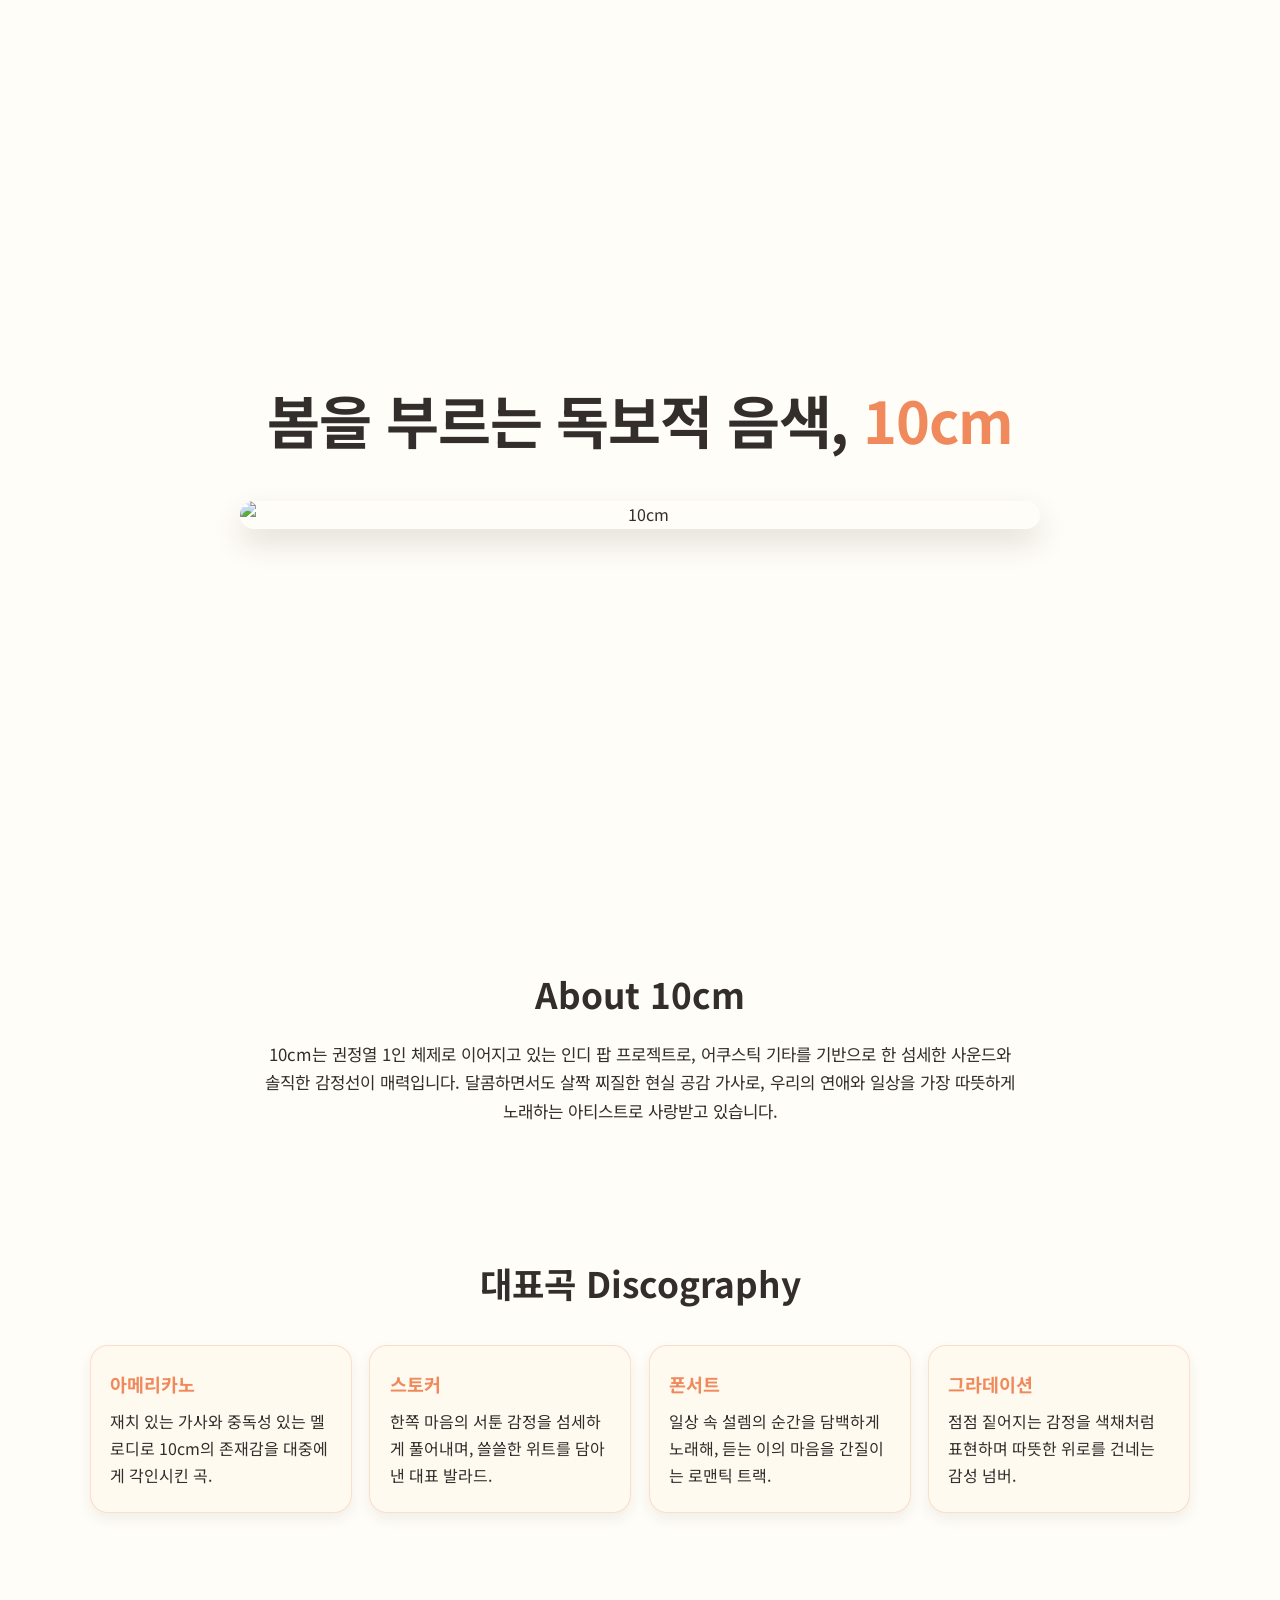
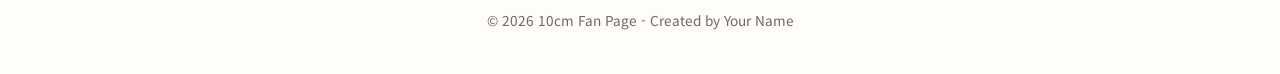
==== index.html @ 2f70ae08 "Create responsive single-file 10cm landing page" ====
<!doctype html>
<html lang="ko">
  <head>
    <meta charset="UTF-8" />
    <meta name="viewport" content="width=device-width, initial-scale=1.0" />
    <title>10cm Fan Landing Page</title>
    <style>
      @import url('https://fonts.googleapis.com/css2?family=Noto+Sans+KR:wght@300;400;500;700&display=swap');

      :root {
        --bg: #fffdf7;
        --text: #332e2b;
        --accent: #f08a5d;
        --card-bg: #fffaf0;
      }

      * {
        box-sizing: border-box;
        margin: 0;
        padding: 0;
      }

      body {
        font-family: 'Noto Sans KR', sans-serif;
        background: var(--bg);
        color: var(--text);
        line-height: 1.7;
      }

      .container {
        width: min(1100px, 92%);
        margin: 0 auto;
      }

      section {
        padding: 4rem 0;
      }

      .hero {
        min-height: 100vh;
        display: flex;
        align-items: center;
        justify-content: center;
        text-align: center;
      }

      .hero-content {
        display: flex;
        flex-direction: column;
        align-items: center;
        gap: 2rem;
      }

      .hero h1 {
        font-size: clamp(2rem, 5vw, 3.6rem);
        font-weight: 700;
        letter-spacing: -0.02em;
      }

      .hero h1 .accent {
        color: var(--accent);
      }

      .hero img {
        width: min(800px, 100%);
        border-radius: 24px;
        box-shadow: 0 14px 30px rgba(51, 46, 43, 0.14);
        display: block;
      }

      .about {
        text-align: center;
      }

      .about h2,
      .discography h2 {
        font-size: clamp(1.6rem, 3vw, 2.2rem);
        margin-bottom: 1rem;
      }

      .about p {
        max-width: 760px;
        margin: 0 auto;
        font-size: 1.05rem;
      }

      .discography {
        text-align: center;
      }

      .cards {
        margin-top: 2rem;
        display: grid;
        grid-template-columns: repeat(4, minmax(0, 1fr));
        gap: 1.1rem;
      }

      .card {
        background: var(--card-bg);
        border: 1px solid rgba(240, 138, 93, 0.25);
        border-radius: 18px;
        padding: 1.4rem 1.2rem;
        text-align: left;
        box-shadow: 0 6px 14px rgba(51, 46, 43, 0.07);
        transition: transform 0.28s ease, box-shadow 0.28s ease;
      }

      .card:hover {
        transform: translateY(-8px);
        box-shadow: 0 16px 28px rgba(51, 46, 43, 0.14);
      }

      .card h3 {
        color: var(--accent);
        margin-bottom: 0.5rem;
        font-size: 1.15rem;
      }

      footer {
        padding: 2rem 1rem 2.6rem;
        text-align: center;
        font-size: 0.85rem;
        color: rgba(51, 46, 43, 0.72);
      }

      @media (max-width: 900px) {
        .cards {
          grid-template-columns: repeat(2, minmax(0, 1fr));
        }
      }

      @media (max-width: 640px) {
        section {
          padding: 3.2rem 0;
        }

        .cards {
          grid-template-columns: 1fr;
        }
      }
    </style>
  </head>
  <body>
    <header class="hero">
      <div class="container hero-content">
        <h1>봄을 부르는 독보적 음색, <span class="accent">10cm</span></h1>
        <img
          src="https://via.placeholder.com/800x500/F08A5D/FFFFFF?text=10cm+Main+Photo"
          alt="10cm"
        />
      </div>
    </header>

    <main>
      <section class="about">
        <div class="container">
          <h2>About 10cm</h2>
          <p>
            10cm는 권정열 1인 체제로 이어지고 있는 인디 팝 프로젝트로, 어쿠스틱 기타를
            기반으로 한 섬세한 사운드와 솔직한 감정선이 매력입니다. 달콤하면서도 살짝 찌질한
            현실 공감 가사로, 우리의 연애와 일상을 가장 따뜻하게 노래하는 아티스트로 사랑받고
            있습니다.
          </p>
        </div>
      </section>

      <section class="discography">
        <div class="container">
          <h2>대표곡 Discography</h2>
          <div class="cards">
            <article class="card">
              <h3>아메리카노</h3>
              <p>재치 있는 가사와 중독성 있는 멜로디로 10cm의 존재감을 대중에게 각인시킨 곡.</p>
            </article>
            <article class="card">
              <h3>스토커</h3>
              <p>한쪽 마음의 서툰 감정을 섬세하게 풀어내며, 쓸쓸한 위트를 담아낸 대표 발라드.</p>
            </article>
            <article class="card">
              <h3>폰서트</h3>
              <p>일상 속 설렘의 순간을 담백하게 노래해, 듣는 이의 마음을 간질이는 로맨틱 트랙.</p>
            </article>
            <article class="card">
              <h3>그라데이션</h3>
              <p>점점 짙어지는 감정을 색채처럼 표현하며 따뜻한 위로를 건네는 감성 넘버.</p>
            </article>
          </div>
        </div>
      </section>
    </main>

    <footer>© 2026 10cm Fan Page - Created by Your Name</footer>
  </body>
</html>
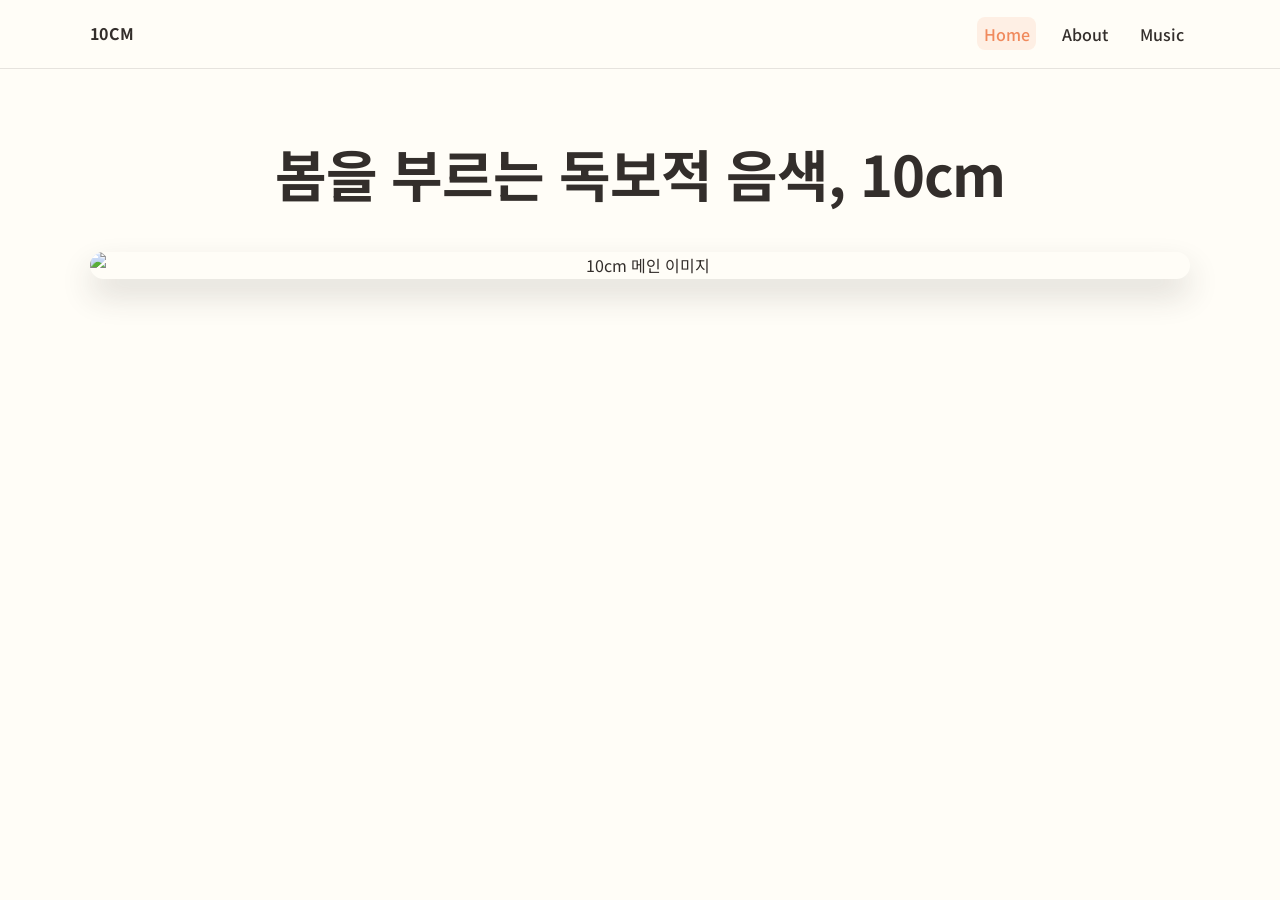
==== commit 4547dc88: "Create responsive multi-page 10cm website" ====
--- a/index.html
+++ b/index.html
@@ -3,192 +3,31 @@
   <head>
     <meta charset="UTF-8" />
     <meta name="viewport" content="width=device-width, initial-scale=1.0" />
-    <title>10cm Fan Landing Page</title>
-    <style>
-      @import url('https://fonts.googleapis.com/css2?family=Noto+Sans+KR:wght@300;400;500;700&display=swap');
-
-      :root {
-        --bg: #fffdf7;
-        --text: #332e2b;
-        --accent: #f08a5d;
-        --card-bg: #fffaf0;
-      }
-
-      * {
-        box-sizing: border-box;
-        margin: 0;
-        padding: 0;
-      }
-
-      body {
-        font-family: 'Noto Sans KR', sans-serif;
-        background: var(--bg);
-        color: var(--text);
-        line-height: 1.7;
-      }
-
-      .container {
-        width: min(1100px, 92%);
-        margin: 0 auto;
-      }
-
-      section {
-        padding: 4rem 0;
-      }
-
-      .hero {
-        min-height: 100vh;
-        display: flex;
-        align-items: center;
-        justify-content: center;
-        text-align: center;
-      }
-
-      .hero-content {
-        display: flex;
-        flex-direction: column;
-        align-items: center;
-        gap: 2rem;
-      }
-
-      .hero h1 {
-        font-size: clamp(2rem, 5vw, 3.6rem);
-        font-weight: 700;
-        letter-spacing: -0.02em;
-      }
-
-      .hero h1 .accent {
-        color: var(--accent);
-      }
-
-      .hero img {
-        width: min(800px, 100%);
-        border-radius: 24px;
-        box-shadow: 0 14px 30px rgba(51, 46, 43, 0.14);
-        display: block;
-      }
-
-      .about {
-        text-align: center;
-      }
-
-      .about h2,
-      .discography h2 {
-        font-size: clamp(1.6rem, 3vw, 2.2rem);
-        margin-bottom: 1rem;
-      }
-
-      .about p {
-        max-width: 760px;
-        margin: 0 auto;
-        font-size: 1.05rem;
-      }
-
-      .discography {
-        text-align: center;
-      }
-
-      .cards {
-        margin-top: 2rem;
-        display: grid;
-        grid-template-columns: repeat(4, minmax(0, 1fr));
-        gap: 1.1rem;
-      }
-
-      .card {
-        background: var(--card-bg);
-        border: 1px solid rgba(240, 138, 93, 0.25);
-        border-radius: 18px;
-        padding: 1.4rem 1.2rem;
-        text-align: left;
-        box-shadow: 0 6px 14px rgba(51, 46, 43, 0.07);
-        transition: transform 0.28s ease, box-shadow 0.28s ease;
-      }
-
-      .card:hover {
-        transform: translateY(-8px);
-        box-shadow: 0 16px 28px rgba(51, 46, 43, 0.14);
-      }
-
-      .card h3 {
-        color: var(--accent);
-        margin-bottom: 0.5rem;
-        font-size: 1.15rem;
-      }
-
-      footer {
-        padding: 2rem 1rem 2.6rem;
-        text-align: center;
-        font-size: 0.85rem;
-        color: rgba(51, 46, 43, 0.72);
-      }
-
-      @media (max-width: 900px) {
-        .cards {
-          grid-template-columns: repeat(2, minmax(0, 1fr));
-        }
-      }
-
-      @media (max-width: 640px) {
-        section {
-          padding: 3.2rem 0;
-        }
-
-        .cards {
-          grid-template-columns: 1fr;
-        }
-      }
-    </style>
+    <title>10cm | Home</title>
+    <link rel="stylesheet" href="style.css" />
   </head>
   <body>
-    <header class="hero">
-      <div class="container hero-content">
-        <h1>봄을 부르는 독보적 음색, <span class="accent">10cm</span></h1>
-        <img
-          src="https://via.placeholder.com/800x500/F08A5D/FFFFFF?text=10cm+Main+Photo"
-          alt="10cm"
-        />
+    <nav class="gnb">
+      <div class="container gnb-inner">
+        <a class="brand" href="index.html">10CM</a>
+        <ul class="menu">
+          <li><a class="active" href="index.html">Home</a></li>
+          <li><a href="about.html">About</a></li>
+          <li><a href="music.html">Music</a></li>
+        </ul>
       </div>
-    </header>
+    </nav>
 
     <main>
-      <section class="about">
-        <div class="container">
-          <h2>About 10cm</h2>
-          <p>
-            10cm는 권정열 1인 체제로 이어지고 있는 인디 팝 프로젝트로, 어쿠스틱 기타를
-            기반으로 한 섬세한 사운드와 솔직한 감정선이 매력입니다. 달콤하면서도 살짝 찌질한
-            현실 공감 가사로, 우리의 연애와 일상을 가장 따뜻하게 노래하는 아티스트로 사랑받고
-            있습니다.
-          </p>
-        </div>
-      </section>
-
-      <section class="discography">
-        <div class="container">
-          <h2>대표곡 Discography</h2>
-          <div class="cards">
-            <article class="card">
-              <h3>아메리카노</h3>
-              <p>재치 있는 가사와 중독성 있는 멜로디로 10cm의 존재감을 대중에게 각인시킨 곡.</p>
-            </article>
-            <article class="card">
-              <h3>스토커</h3>
-              <p>한쪽 마음의 서툰 감정을 섬세하게 풀어내며, 쓸쓸한 위트를 담아낸 대표 발라드.</p>
-            </article>
-            <article class="card">
-              <h3>폰서트</h3>
-              <p>일상 속 설렘의 순간을 담백하게 노래해, 듣는 이의 마음을 간질이는 로맨틱 트랙.</p>
-            </article>
-            <article class="card">
-              <h3>그라데이션</h3>
-              <p>점점 짙어지는 감정을 색채처럼 표현하며 따뜻한 위로를 건네는 감성 넘버.</p>
-            </article>
-          </div>
+      <section class="container hero">
+        <h1>봄을 부르는 독보적 음색, 10cm</h1>
+        <div class="photo">
+          <img
+            src="https://via.placeholder.com/800x500/F08A5D/FFFFFF?text=10cm+Main+Photo"
+            alt="10cm 메인 이미지"
+          />
         </div>
       </section>
     </main>
-
-    <footer>© 2026 10cm Fan Page - Created by Your Name</footer>
   </body>
 </html>
--- a/style.css
+++ b/style.css
@@ -0,0 +1,171 @@
+@import url('https://fonts.googleapis.com/css2?family=Noto+Sans+KR:wght@300;400;500;700&display=swap');
+
+:root {
+  --bg: #fffdf7;
+  --text: #332e2b;
+  --accent: #f08a5d;
+  --surface: #fffaf0;
+  --line: rgba(51, 46, 43, 0.12);
+}
+
+* {
+  box-sizing: border-box;
+  margin: 0;
+  padding: 0;
+}
+
+body {
+  font-family: 'Noto Sans KR', sans-serif;
+  background-color: var(--bg);
+  color: var(--text);
+  line-height: 1.7;
+}
+
+a {
+  color: inherit;
+  text-decoration: none;
+}
+
+img {
+  max-width: 100%;
+  display: block;
+}
+
+.container {
+  width: min(1100px, 92%);
+  margin: 0 auto;
+}
+
+.gnb {
+  position: sticky;
+  top: 0;
+  z-index: 100;
+  background: rgba(255, 253, 247, 0.95);
+  backdrop-filter: blur(8px);
+  border-bottom: 1px solid var(--line);
+}
+
+.gnb-inner {
+  min-height: 68px;
+  display: flex;
+  align-items: center;
+  justify-content: space-between;
+  gap: 1rem;
+}
+
+.brand {
+  font-weight: 700;
+  letter-spacing: 0.03em;
+}
+
+.menu {
+  display: flex;
+  list-style: none;
+  gap: 1.2rem;
+}
+
+.menu a {
+  padding: 0.3rem 0.4rem;
+  border-radius: 8px;
+  font-weight: 500;
+  transition: color 0.25s ease, background-color 0.25s ease;
+}
+
+.menu a:hover {
+  color: var(--accent);
+}
+
+.menu a.active {
+  color: var(--accent);
+  background: rgba(240, 138, 93, 0.12);
+}
+
+main {
+  padding: 3.5rem 0 4.5rem;
+}
+
+.hero {
+  text-align: center;
+  display: grid;
+  gap: 2rem;
+}
+
+.hero h1 {
+  font-size: clamp(2rem, 5vw, 3.5rem);
+  letter-spacing: -0.02em;
+}
+
+.hero .photo {
+  border-radius: 24px;
+  overflow: hidden;
+  box-shadow: 0 16px 32px rgba(51, 46, 43, 0.16);
+}
+
+.page-title {
+  margin-bottom: 1.3rem;
+  font-size: clamp(1.8rem, 4vw, 2.6rem);
+}
+
+.lead {
+  max-width: 760px;
+  font-size: 1.05rem;
+  color: rgba(51, 46, 43, 0.92);
+}
+
+.lead + .lead {
+  margin-top: 1rem;
+}
+
+.music-grid {
+  margin-top: 1.5rem;
+  display: grid;
+  grid-template-columns: repeat(4, minmax(0, 1fr));
+  gap: 1rem;
+}
+
+.song-card {
+  background: var(--surface);
+  border: 1px solid rgba(240, 138, 93, 0.28);
+  border-radius: 18px;
+  padding: 1.3rem;
+  box-shadow: 0 8px 16px rgba(51, 46, 43, 0.08);
+  transition: transform 0.28s ease, box-shadow 0.28s ease;
+}
+
+.song-card:hover {
+  transform: translateY(-8px);
+  box-shadow: 0 18px 26px rgba(51, 46, 43, 0.14);
+}
+
+.song-card h3 {
+  color: var(--accent);
+  margin-bottom: 0.5rem;
+}
+
+@media (max-width: 900px) {
+  .music-grid {
+    grid-template-columns: repeat(2, minmax(0, 1fr));
+  }
+}
+
+@media (max-width: 640px) {
+  .gnb-inner {
+    flex-direction: column;
+    justify-content: center;
+    padding: 0.7rem 0;
+  }
+
+  .menu {
+    gap: 0.6rem;
+    flex-wrap: wrap;
+    justify-content: center;
+  }
+
+  main {
+    padding-top: 2.2rem;
+  }
+
+  .music-grid {
+    grid-template-columns: 1fr;
+  }
+}
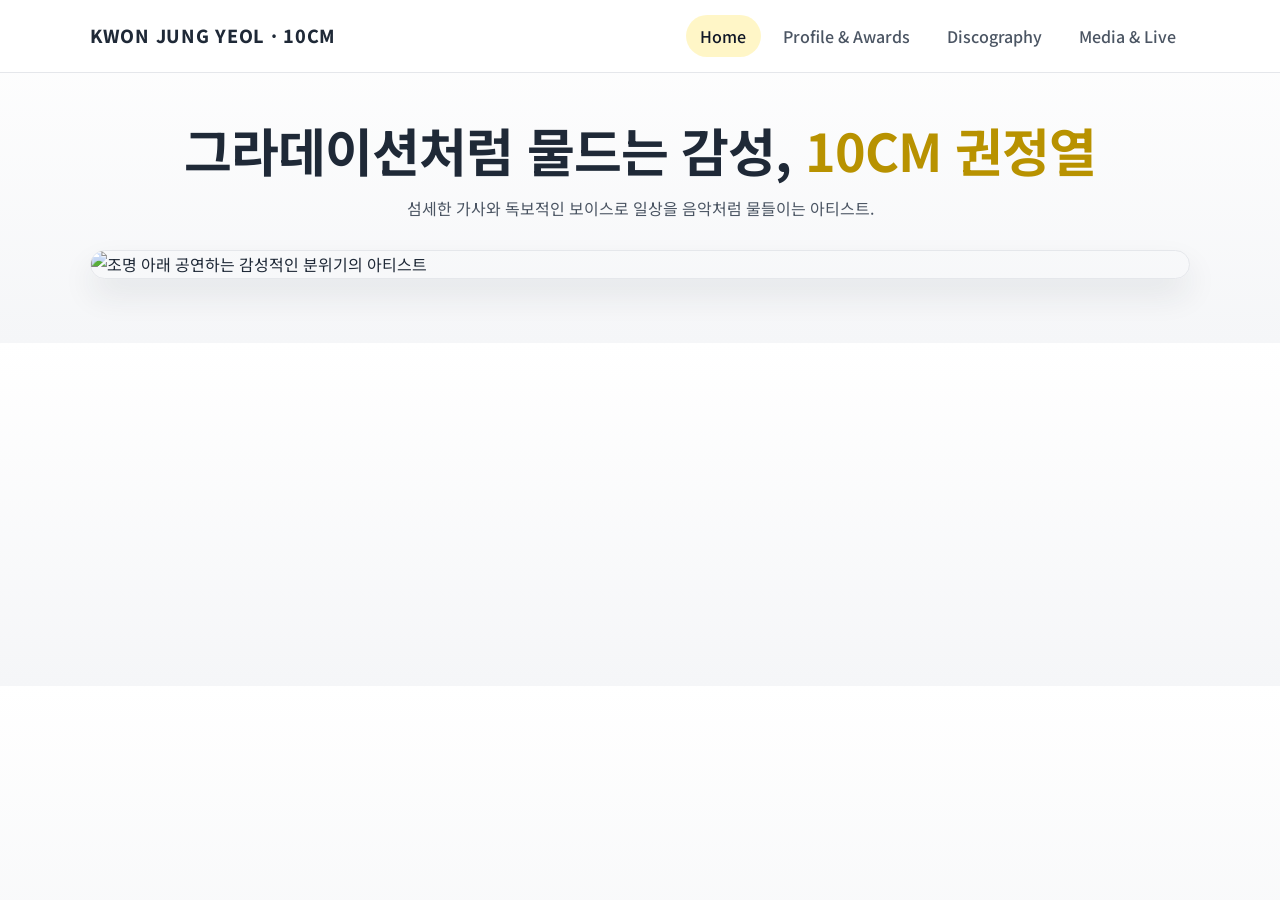
==== commit d068eb6d: "Create responsive multi-page 10CM fan site" ====
--- a/index.html
+++ b/index.html
@@ -3,28 +3,32 @@
   <head>
     <meta charset="UTF-8" />
     <meta name="viewport" content="width=device-width, initial-scale=1.0" />
-    <title>10cm | Home</title>
+    <title>권정열(10CM) 팬페이지 | Home</title>
     <link rel="stylesheet" href="style.css" />
   </head>
   <body>
     <nav class="gnb">
       <div class="container gnb-inner">
-        <a class="brand" href="index.html">10CM</a>
+        <a class="brand" href="index.html">KWON JUNG YEOL · 10CM</a>
         <ul class="menu">
           <li><a class="active" href="index.html">Home</a></li>
-          <li><a href="about.html">About</a></li>
-          <li><a href="music.html">Music</a></li>
+          <li><a href="profile.html">Profile &amp; Awards</a></li>
+          <li><a href="albums.html">Discography</a></li>
+          <li><a href="media.html">Media &amp; Live</a></li>
         </ul>
       </div>
     </nav>
 
     <main>
       <section class="container hero">
-        <h1>봄을 부르는 독보적 음색, 10cm</h1>
-        <div class="photo">
+        <div class="hero-copy">
+          <h1>그라데이션처럼 물드는 감성, <span class="accent">10CM 권정열</span></h1>
+          <p>섬세한 가사와 독보적인 보이스로 일상을 음악처럼 물들이는 아티스트.</p>
+        </div>
+        <div class="hero-media">
           <img
-            src="https://via.placeholder.com/800x500/F08A5D/FFFFFF?text=10cm+Main+Photo"
-            alt="10cm 메인 이미지"
+            src="https://images.unsplash.com/photo-1470225620780-dba8ba36b745?auto=format&fit=crop&w=1500&q=80"
+            alt="조명 아래 공연하는 감성적인 분위기의 아티스트"
           />
         </div>
       </section>
--- a/style.css
+++ b/style.css
@@ -1,11 +1,14 @@
-@import url('https://fonts.googleapis.com/css2?family=Noto+Sans+KR:wght@300;400;500;700&display=swap');
+@import url('https://fonts.googleapis.com/css2?family=Noto+Sans+KR:wght@300;400;500;700;800&display=swap');
 
 :root {
-  --bg: #fffdf7;
-  --text: #332e2b;
-  --accent: #f08a5d;
-  --surface: #fffaf0;
-  --line: rgba(51, 46, 43, 0.12);
+  --accent: #ffd700;
+  --accent-deep: #e5ba00;
+  --text: #1f2937;
+  --text-muted: #4b5563;
+  --white: #ffffff;
+  --light: #f5f6f8;
+  --line: #e5e7eb;
+  --shadow: 0 16px 32px rgba(31, 41, 55, 0.09);
 }
 
 * {
@@ -15,10 +18,10 @@
 }
 
 body {
-  font-family: 'Noto Sans KR', sans-serif;
-  background-color: var(--bg);
+  font-family: 'Noto Sans KR', system-ui, -apple-system, BlinkMacSystemFont, 'Segoe UI', sans-serif;
   color: var(--text);
-  line-height: 1.7;
+  background: linear-gradient(180deg, var(--white), var(--light));
+  line-height: 1.65;
 }
 
 a {
@@ -39,14 +42,14 @@
 .gnb {
   position: sticky;
   top: 0;
-  z-index: 100;
-  background: rgba(255, 253, 247, 0.95);
-  backdrop-filter: blur(8px);
+  z-index: 1000;
   border-bottom: 1px solid var(--line);
+  background: rgba(255, 255, 255, 0.94);
+  backdrop-filter: blur(10px);
 }
 
 .gnb-inner {
-  min-height: 68px;
+  min-height: 72px;
   display: flex;
   align-items: center;
   justify-content: space-between;
@@ -54,118 +57,234 @@
 }
 
 .brand {
-  font-weight: 700;
-  letter-spacing: 0.03em;
+  font-weight: 800;
+  font-size: 1.12rem;
+  letter-spacing: 0.04em;
 }
 
 .menu {
   display: flex;
   list-style: none;
-  gap: 1.2rem;
+  gap: 0.5rem;
 }
 
 .menu a {
-  padding: 0.3rem 0.4rem;
-  border-radius: 8px;
+  display: inline-block;
+  padding: 0.5rem 0.9rem;
+  border-radius: 999px;
+  color: var(--text-muted);
   font-weight: 500;
-  transition: color 0.25s ease, background-color 0.25s ease;
-}
-
-.menu a:hover {
-  color: var(--accent);
-}
-
+  transition: all 0.2s ease;
+}
+
+.menu a:hover,
 .menu a.active {
-  color: var(--accent);
-  background: rgba(240, 138, 93, 0.12);
+  background: rgba(255, 215, 0, 0.22);
+  color: #111827;
 }
 
 main {
-  padding: 3.5rem 0 4.5rem;
+  padding: 2.8rem 0 4rem;
 }
 
 .hero {
+  display: grid;
+  gap: 1.8rem;
+}
+
+.hero-copy {
   text-align: center;
   display: grid;
-  gap: 2rem;
+  gap: 0.8rem;
+}
+
+.hero-copy p {
+  color: var(--text-muted);
 }
 
 .hero h1 {
-  font-size: clamp(2rem, 5vw, 3.5rem);
+  font-size: clamp(1.8rem, 5vw, 3.25rem);
+  line-height: 1.24;
   letter-spacing: -0.02em;
 }
 
-.hero .photo {
+.accent {
+  color: #b89200;
+}
+
+.hero-media {
   border-radius: 24px;
   overflow: hidden;
-  box-shadow: 0 16px 32px rgba(51, 46, 43, 0.16);
-}
-
-.page-title {
-  margin-bottom: 1.3rem;
-  font-size: clamp(1.8rem, 4vw, 2.6rem);
-}
-
-.lead {
-  max-width: 760px;
-  font-size: 1.05rem;
-  color: rgba(51, 46, 43, 0.92);
-}
-
-.lead + .lead {
-  margin-top: 1rem;
-}
-
-.music-grid {
-  margin-top: 1.5rem;
-  display: grid;
-  grid-template-columns: repeat(4, minmax(0, 1fr));
-  gap: 1rem;
-}
-
-.song-card {
-  background: var(--surface);
-  border: 1px solid rgba(240, 138, 93, 0.28);
+  box-shadow: var(--shadow);
+  border: 1px solid var(--line);
+}
+
+.page-head {
+  margin-bottom: 1.5rem;
+}
+
+.page-head h1 {
+  font-size: clamp(1.6rem, 4vw, 2.5rem);
+  margin-bottom: 0.5rem;
+}
+
+.page-head p {
+  color: var(--text-muted);
+}
+
+.card-grid {
+  display: grid;
+  grid-template-columns: repeat(2, minmax(0, 1fr));
+  gap: 1rem;
+  margin-bottom: 2.5rem;
+}
+
+.card {
+  background: var(--white);
+  border: 1px solid var(--line);
+  border-radius: 16px;
+  padding: 1.1rem;
+  box-shadow: 0 6px 16px rgba(31, 41, 55, 0.05);
+}
+
+.card h3 {
+  font-size: 1rem;
+  color: #b89200;
+  margin-bottom: 0.45rem;
+}
+
+.awards-table {
+  width: 100%;
+  border-collapse: collapse;
+  background: var(--white);
+  border-radius: 16px;
+  overflow: hidden;
+  border: 1px solid var(--line);
+}
+
+.awards-table th,
+.awards-table td {
+  padding: 0.9rem 1rem;
+  border-bottom: 1px solid var(--line);
+  text-align: left;
+}
+
+.awards-table th {
+  background: rgba(255, 215, 0, 0.22);
+}
+
+.album-grid {
+  display: grid;
+  grid-template-columns: repeat(3, minmax(0, 1fr));
+  gap: 1rem;
+}
+
+.album-card {
+  background: var(--white);
+  border: 1px solid var(--line);
   border-radius: 18px;
-  padding: 1.3rem;
-  box-shadow: 0 8px 16px rgba(51, 46, 43, 0.08);
-  transition: transform 0.28s ease, box-shadow 0.28s ease;
-}
-
-.song-card:hover {
-  transform: translateY(-8px);
-  box-shadow: 0 18px 26px rgba(51, 46, 43, 0.14);
-}
-
-.song-card h3 {
-  color: var(--accent);
-  margin-bottom: 0.5rem;
+  overflow: hidden;
+  box-shadow: 0 10px 18px rgba(31, 41, 55, 0.06);
+}
+
+.album-card img {
+  aspect-ratio: 1 / 1;
+  object-fit: cover;
+}
+
+.album-meta {
+  padding: 0.9rem;
+}
+
+.album-meta p {
+  color: var(--text-muted);
+  font-size: 0.95rem;
+}
+
+.song-list {
+  margin-top: 2rem;
+  display: flex;
+  flex-wrap: wrap;
+  gap: 0.6rem;
+}
+
+.song-list li {
+  list-style: none;
+  padding: 0.45rem 0.8rem;
+  border-radius: 999px;
+  border: 1px solid #f5d54b;
+  background: #fff9dc;
+  font-size: 0.92rem;
+}
+
+.media-layout {
+  display: grid;
+  grid-template-columns: 1.5fr 1fr;
+  gap: 1rem;
+}
+
+.video-wrap {
+  border-radius: 16px;
+  overflow: hidden;
+  border: 1px solid var(--line);
+  box-shadow: var(--shadow);
+  aspect-ratio: 16 / 9;
+}
+
+.video-wrap iframe {
+  width: 100%;
+  height: 100%;
+  border: 0;
+}
+
+.activity {
+  background: var(--white);
+  border-radius: 16px;
+  border: 1px solid var(--line);
+  padding: 1rem;
+}
+
+.activity h3 {
+  margin-bottom: 0.75rem;
+}
+
+.activity li + li {
+  margin-top: 0.6rem;
 }
 
 @media (max-width: 900px) {
-  .music-grid {
+  .album-grid {
     grid-template-columns: repeat(2, minmax(0, 1fr));
+  }
+
+  .media-layout {
+    grid-template-columns: 1fr;
   }
 }
 
 @media (max-width: 640px) {
   .gnb-inner {
+    min-height: auto;
     flex-direction: column;
     justify-content: center;
-    padding: 0.7rem 0;
+    padding: 0.8rem 0;
   }
 
   .menu {
-    gap: 0.6rem;
     flex-wrap: wrap;
     justify-content: center;
   }
 
   main {
-    padding-top: 2.2rem;
-  }
-
-  .music-grid {
+    padding-top: 2rem;
+  }
+
+  .card-grid,
+  .album-grid {
     grid-template-columns: 1fr;
   }
-}
+
+  .awards-table {
+    font-size: 0.92rem;
+  }
+}
